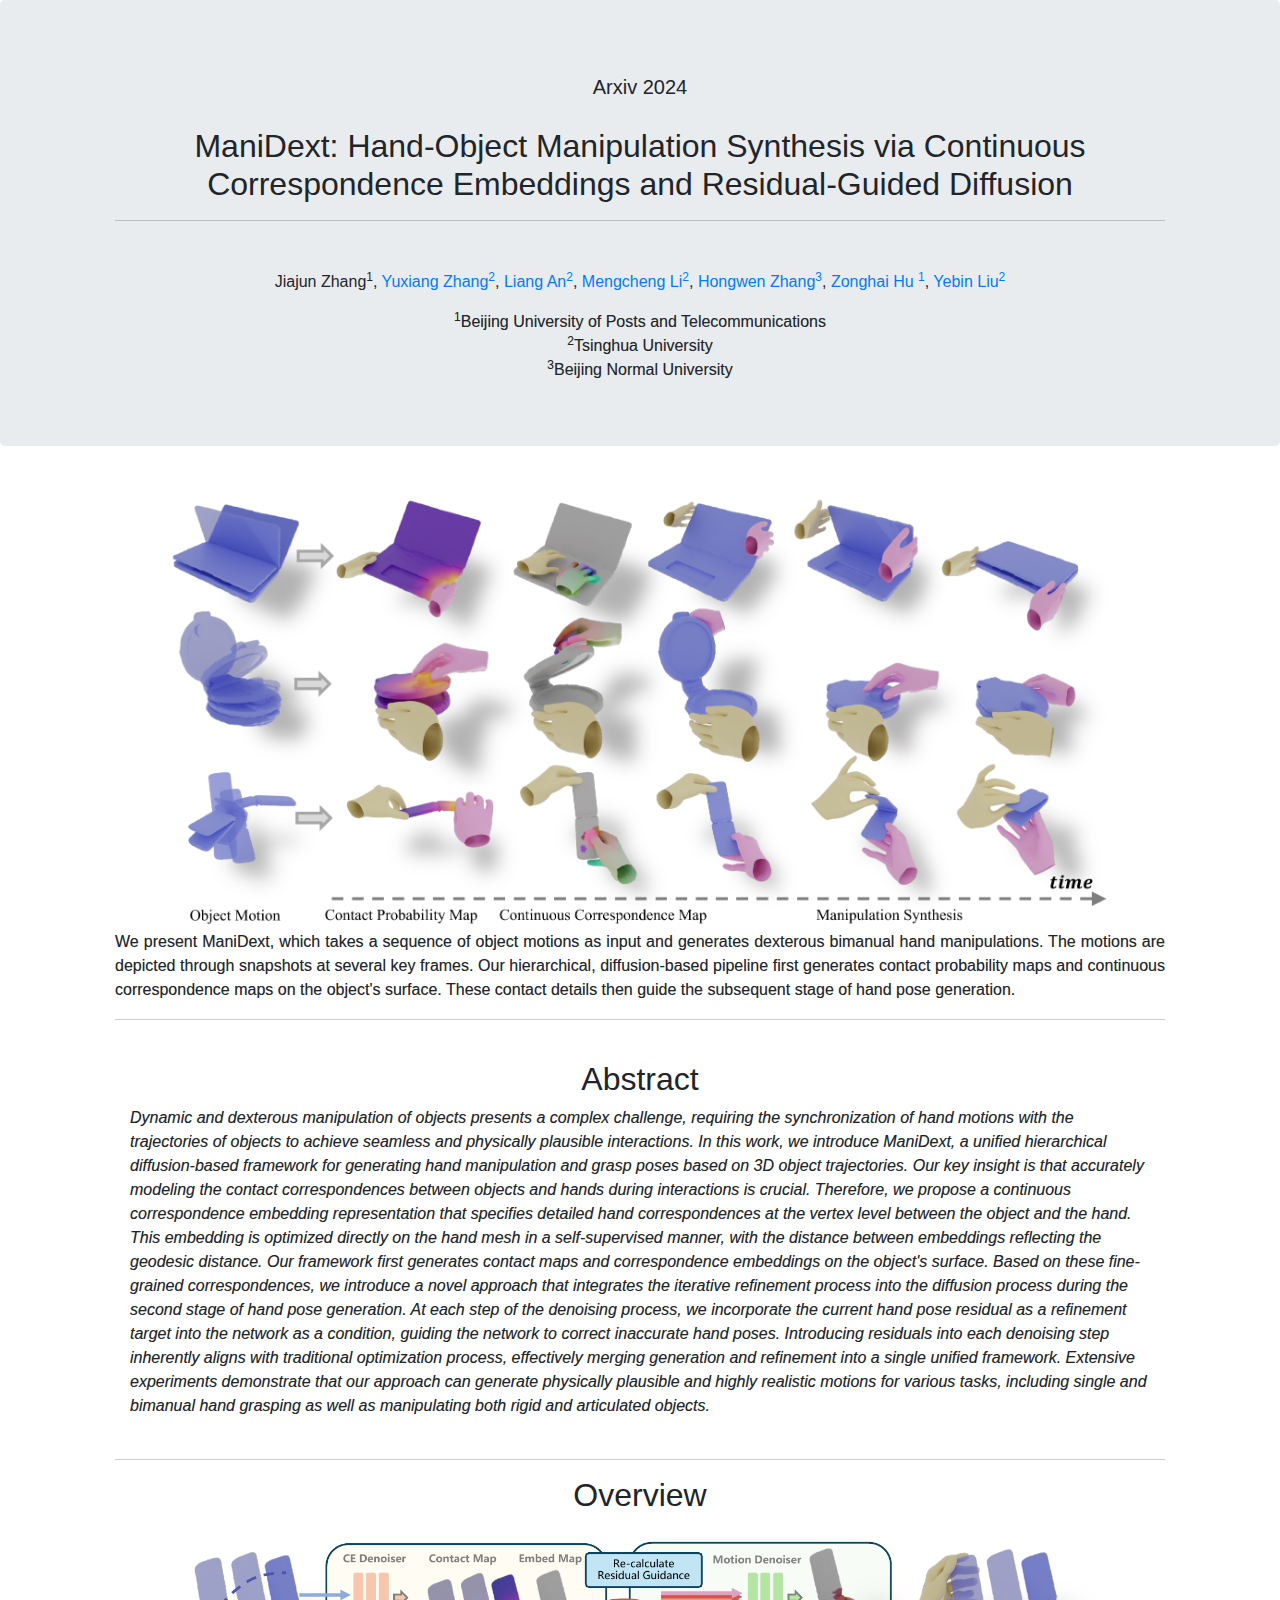
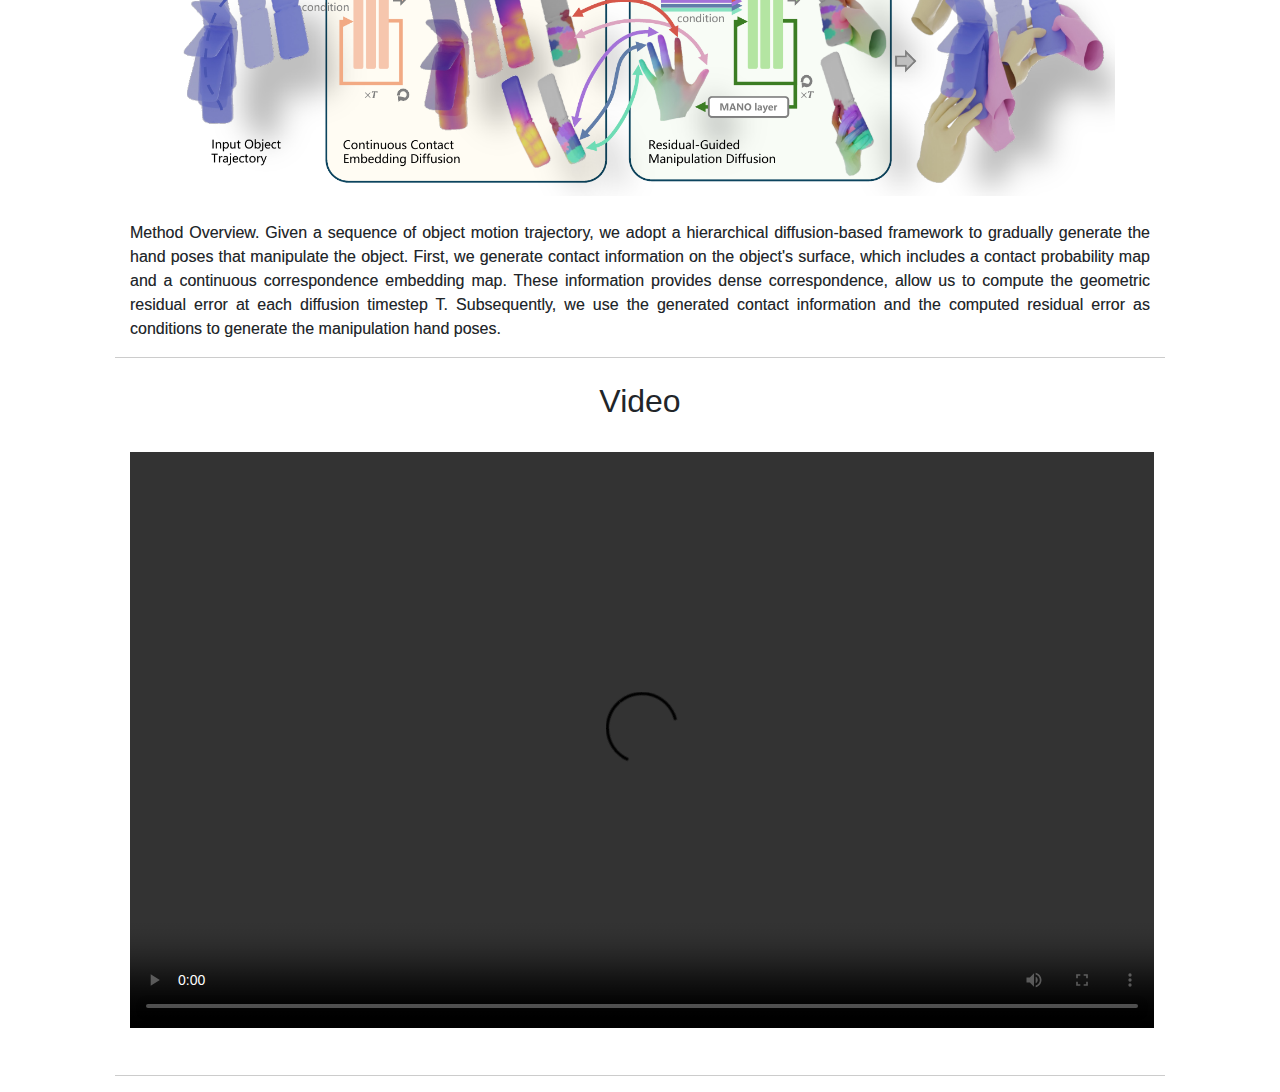
==== manidext/index.html @ cf555b3c "Add files via upload" ====
<!DOCTYPE html>
<html lang="en">
<head>
<meta charset="utf-8">
<meta http-equiv="X-UA-Compatible" content="IE=edge">
<meta name="viewport" content="width=device-width, initial-scale=1">
<title>ManiDext Project Page</title>
<!-- Bootstrap -->
<link href="./css/bootstrap-4.0.0.css" rel="stylesheet">
</head>


<body>
<div id="page_container">
<header>
  <div class="jumbotron">
    <div class="container">
      <div class="row">
        <div class="col-12">
          <!-- <h5 class="text-center">Anonymous website</h5> -->
          <h5 class="text-center">Arxiv 2024</h5>
          <h2 class="text-center">ManiDext: Hand-Object Manipulation Synthesis via Continuous Correspondence Embeddings and Residual-Guided Diffusion
          <!-- </h1> -->
          <hr>
          <p class="text-center">&nbsp;</p>
          <!-- <h6 class="text-center">Anonymous Submission</h6> -->
            <h6 class="text-center"> Jiajun Zhang<sup>1</sup>, 
            <a href="https://zhangyux15.github.io/">Yuxiang Zhang<sup>2</a>, 
            <a href="https://anl13.github.io/">Liang An<sup>2</a>,
            <a href="https://dw1010.github.io/">Mengcheng Li<sup>2</a>,
            <a href="https://zhanghongwen.cn">Hongwen Zhang<sup>3</a>,  
            <a href="https://see.bupt.edu.cn/info/1049/2056.htm">Zonghai Hu <sup>1</a>,
            <a href="https://liuyebin.com">Yebin Liu<sup>2</a></h6>
          
            <p class="text-center"><sup>1</sup>Beijing University of Posts and Telecommunications<br/> 
              <sup>2</sup>Tsinghua University<br/>
              <sup>3</sup>Beijing Normal University<br/>
              </p>
        </div>
      </div>
    </div>
  </div>
</header>

<section>
  <div class="container">
    <h2>&nbsp;</h2>
    <div class="row">
      <div class="col-lg-14 col-md-14 col-sm-14 text-center offset-xl-0 col-xl-12"> <img src="assets/teaser.png"
              width="950" alt="" />
      <br>
        <p class="text-justify"> </p>
        <p class="text-justify"> We present ManiDext, which takes a sequence of object motions as input and generates dexterous bimanual hand manipulations. 
        The motions are depicted through snapshots at several key frames. 
        Our hierarchical, diffusion-based pipeline first generates contact probability maps and continuous correspondence maps on the object's surface. 
        These contact details then guide the subsequent stage of hand pose generation.</p>
    </div>
  </div>
  <hr>

  <div class="container">
    <p>&nbsp;</p>
    <div class="row">
      <div class="col-lg-12 col-md-12 col-sm-12 col-xl-12 text-center">
        <h2>Abstract</h2>
      </div>
    </div>
  </div>

  <div class="container">
    <div class="row">
      <div class="col-lg-12 col-md-12 col-sm-12 text-center  offset-xl-0 col-xl-12">
        <p class="text-left"><em>
          Dynamic and dexterous manipulation of objects presents a complex challenge, requiring the synchronization of hand motions with the trajectories of objects to achieve seamless 
          and physically plausible interactions.
          In this work, we introduce ManiDext, a unified hierarchical diffusion-based framework for generating hand manipulation and grasp poses based on 3D object trajectories. 
          Our key insight is that accurately modeling the contact correspondences between objects and hands during interactions is crucial.
          Therefore, we propose a continuous correspondence embedding representation that specifies detailed hand correspondences at the vertex level between the object and the hand.
          This embedding is optimized directly on the hand mesh in a self-supervised manner, with the distance between embeddings reflecting the geodesic distance.
          Our framework first generates contact maps and correspondence embeddings on the object's surface.
          Based on these fine-grained correspondences, we introduce a novel approach that integrates the iterative refinement process into the diffusion process during the second stage of hand pose generation. 
          At each step of the denoising process, we incorporate the current hand pose residual as a refinement target into the network as a condition, guiding the network to correct inaccurate hand poses. 
          Introducing residuals into each denoising step inherently aligns with traditional optimization process, effectively merging generation and refinement into a single unified framework.
          Extensive experiments demonstrate that our approach can generate physically plausible and highly realistic motions for various tasks, 
          including single and bimanual hand grasping as well as manipulating both rigid and articulated objects. 
          </em></p>
        <p class="text-left">&nbsp;</p>
      </div>
    </div>
  </div>
  <hr>

  <div class="container">
    <div class="row">
      <div class="col-12 text-center">
        <h2>Overview</h2>
        <div class="col-lg-14 col-md-14 col-sm-14 text-center offset-xl-0 col-xl-12"> <img
            src="assets/pipeline.png" width="950" alt="" />
        </div>
        <br>
        <p class="text-justify"> </p>
        <p class="text-justify"> Method Overview. Given a sequence of object motion trajectory, we adopt a hierarchical diffusion-based framework to gradually generate the hand poses that manipulate the object. 
        First, we generate contact information on the object's surface, which includes a contact probability map and a continuous correspondence embedding map. 
        These information provides dense correspondence, allow us to compute the geometric residual error at each diffusion timestep T. 
        Subsequently, we use the generated contact information and the computed residual error as conditions to generate the manipulation hand poses.</p>
      </div>
    </div>
  </div>
  <hr>


  <div class="row">
    <div class="col-lg-12 mb-4 mt-2 text-center">
      <h2>Video</h2>
    </div>
  </div>

  <div class="col-lg-12 col-md-12 col-sm-12 col-xl-12 text-center">
    <video controls="controls" width="1024" height="576">
      <source src="assets/ManiDext_supp_video.mp4" type="video/mp4">
      <!-- <source src="https://github.com/jiajunzhang16/jiajunzhang16.github.io/raw/main/ins-hoi/assets/ins-hoi_supp.mp4" type="video/mp4"> -->
    </video>
    <p>&nbsp;</p>
  </div>
   <hr>


    <!-- <div class="container">
      <div class="row ">
        <div class="col-12">
            <h3>Citation</h3>
                <pre style="background-color: #e9eeef;padding: 1.25em 1.5em">
                <code>@article{zhang2023inshoi,
                  title={Ins-HOI: Instance Aware Human-Object Interactions Recovery},
                  author={Zhang, Jiajun and Zhang, Yuxiang and Zhang, Hongwen and Zhou, Boyao and Shao, Ruizhi and Hu, Zonghai and Liu, Yebin},
                  booktitle={arXiv preprint arXiv:2312.09641},
                  year={2023}
                }</code></pre>
            <hr>
        </div>
      </div>
    </div> -->
    
        
</section>
  </div>

  <!-- jQuery (necessary for Bootstrap's JavaScript plugins) -->
  <script src="./js/jquery-3.2.1.min.js"></script>
  <!-- Include all compiled plugins (below), or include individual files as needed -->
  <script src="./js/popper.min.js"></script>
  <script src="./js/bootstrap-4.0.0.js"></script>
  <style>
    .myimg {
      vertical-align: top;
    }
  </style>
</body>

</html>
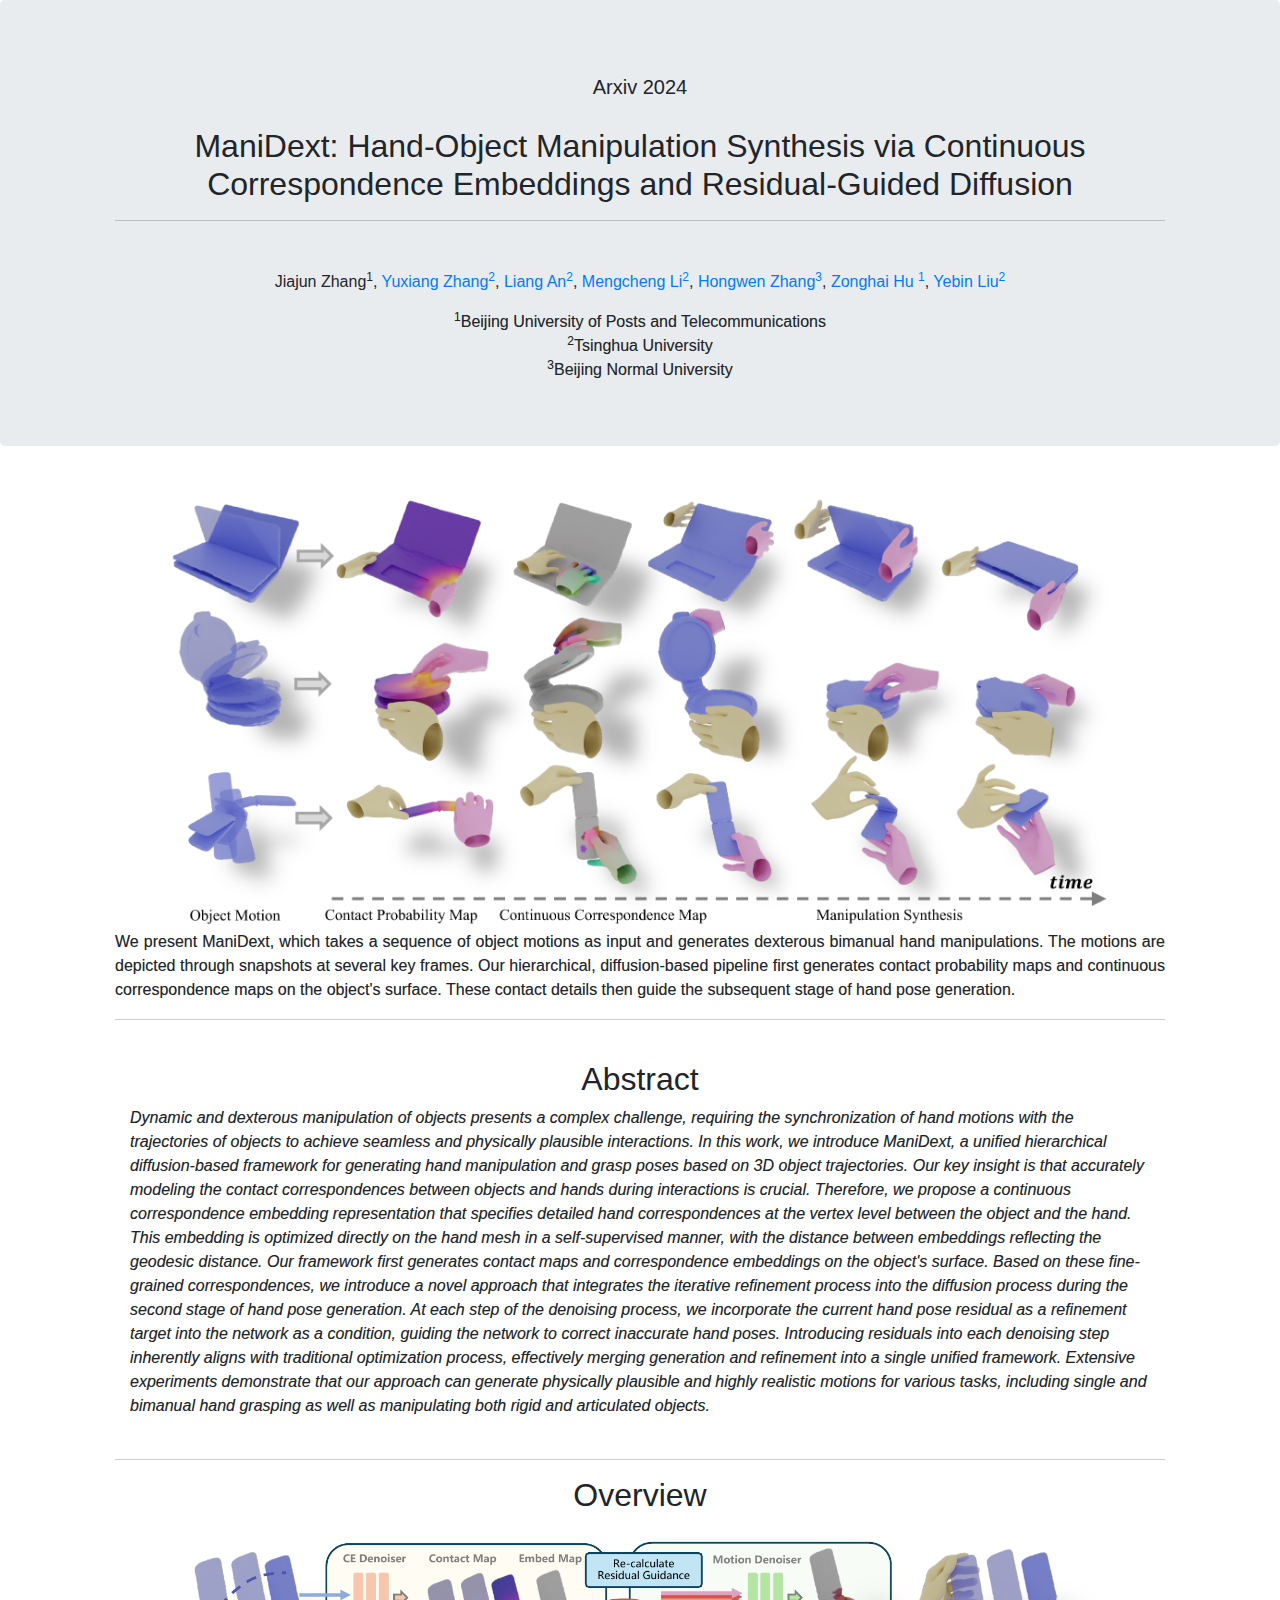
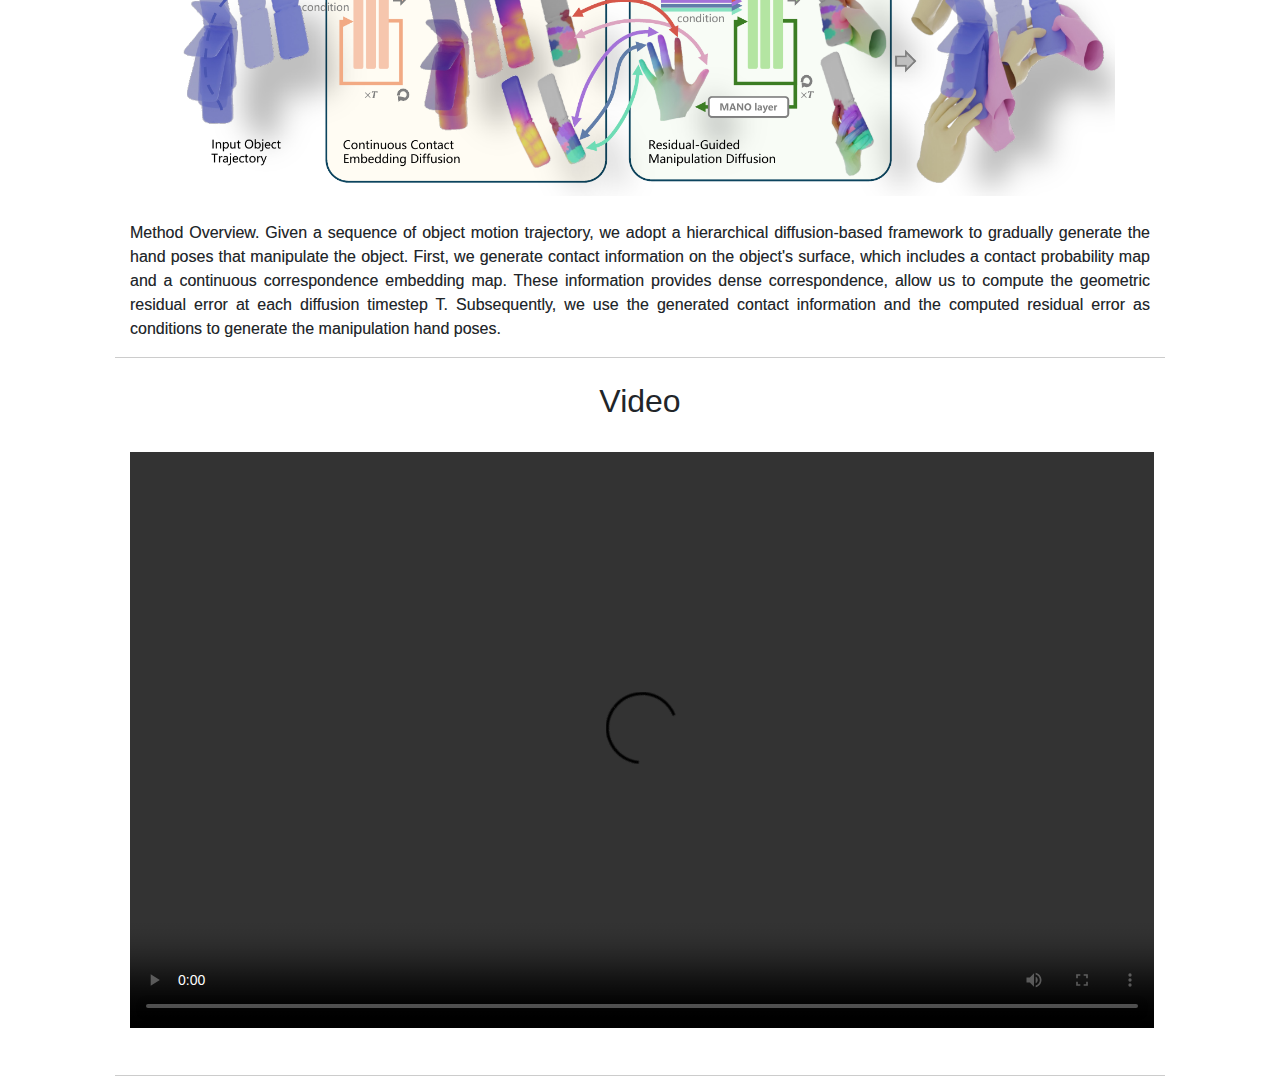
==== commit bd5b1985: "Update index.html" ====
--- a/manidext/index.html
+++ b/manidext/index.html
@@ -117,8 +117,7 @@
 
   <div class="col-lg-12 col-md-12 col-sm-12 col-xl-12 text-center">
     <video controls="controls" width="1024" height="576">
-      <source src="assets/ManiDext_supp_video.mp4" type="video/mp4">
-      <!-- <source src="https://github.com/jiajunzhang16/jiajunzhang16.github.io/raw/main/ins-hoi/assets/ins-hoi_supp.mp4" type="video/mp4"> -->
+      <source src="https://github.com/jiajunzhang16/jiajunzhang16.github.io/raw/main/manidext/assets/ManiDext_supp_video.mp4" type="video/mp4">
     </video>
     <p>&nbsp;</p>
   </div>
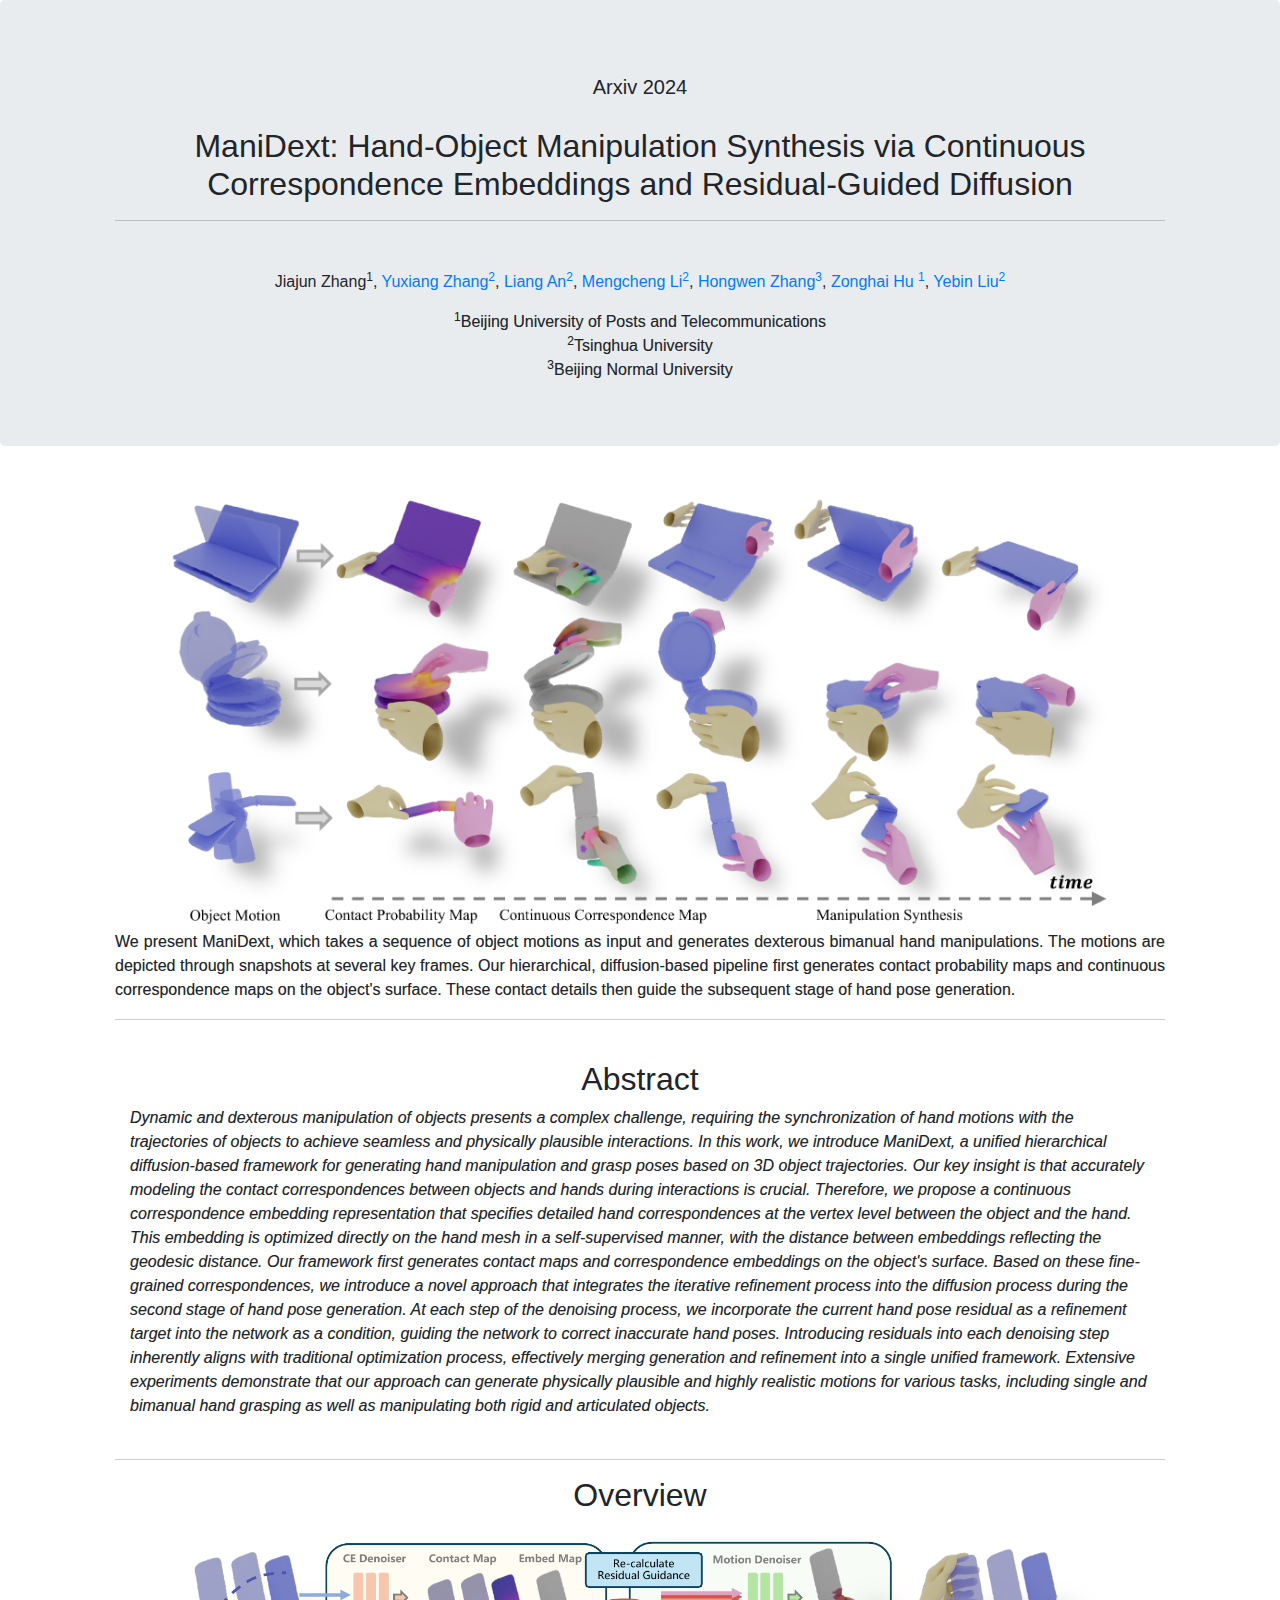
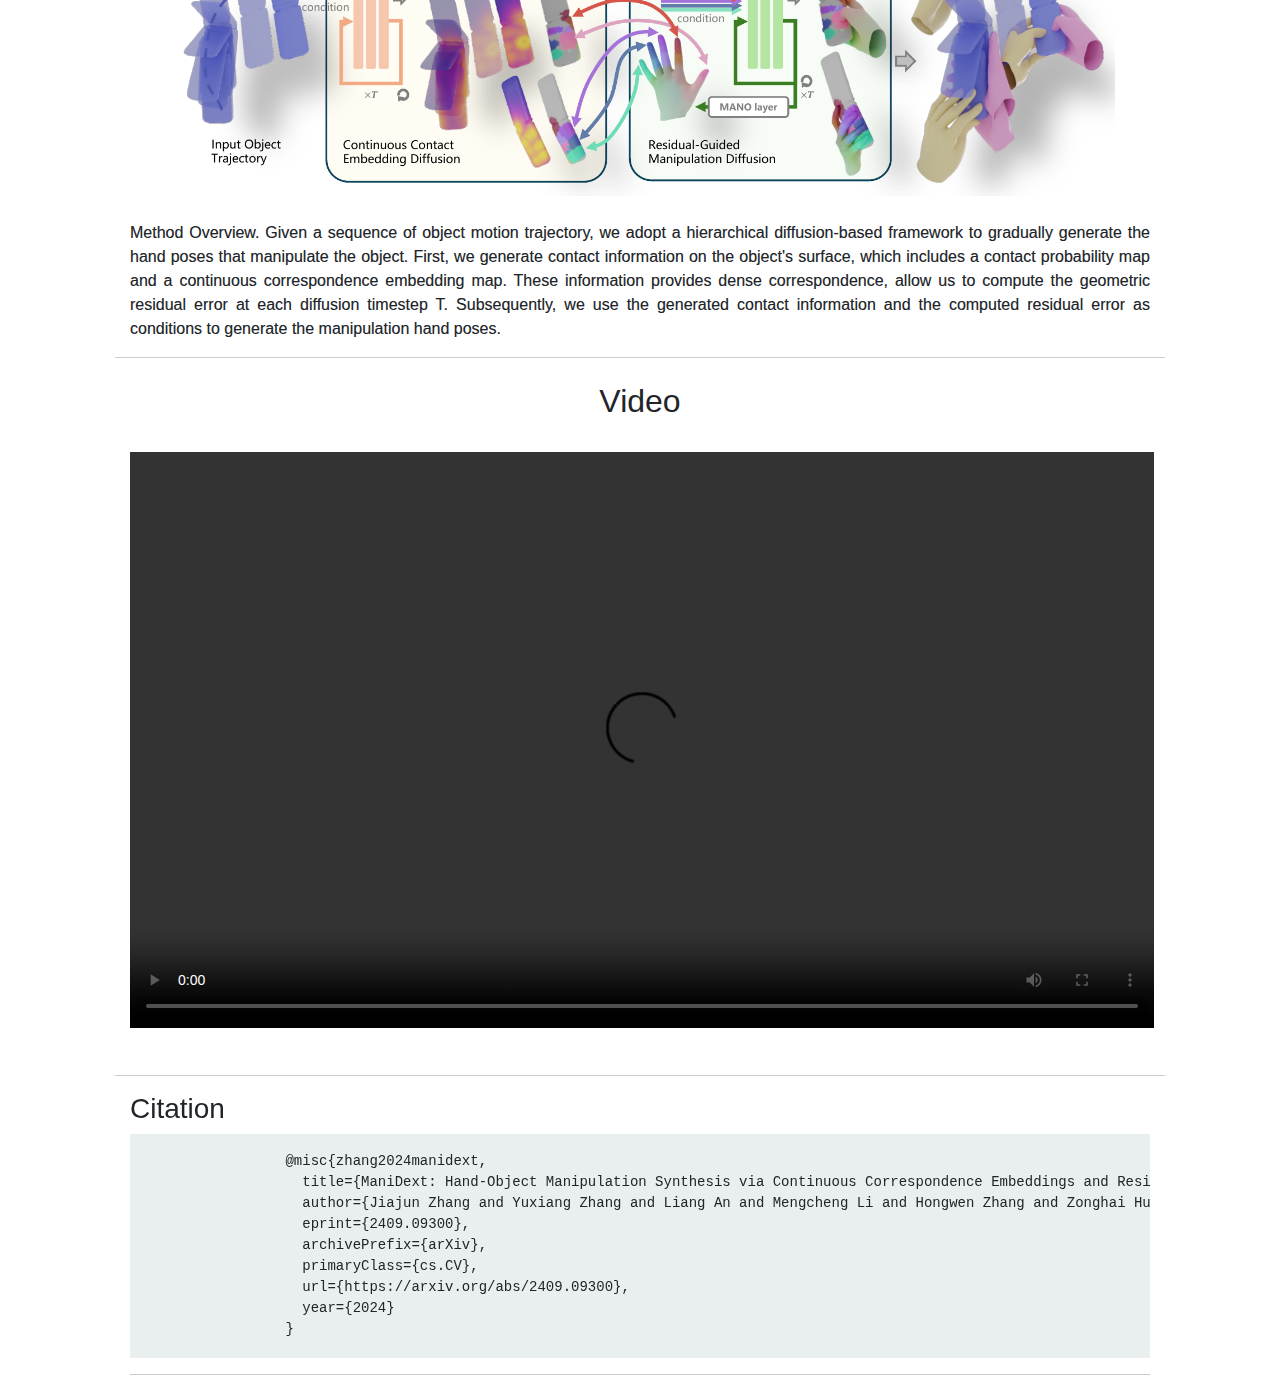
==== commit a1cbf14c: "Update index.html" ====
--- a/manidext/index.html
+++ b/manidext/index.html
@@ -124,21 +124,24 @@
    <hr>
 
 
-    <!-- <div class="container">
+  <div class="container">
       <div class="row ">
         <div class="col-12">
             <h3>Citation</h3>
                 <pre style="background-color: #e9eeef;padding: 1.25em 1.5em">
-                <code>@article{zhang2023inshoi,
-                  title={Ins-HOI: Instance Aware Human-Object Interactions Recovery},
-                  author={Zhang, Jiajun and Zhang, Yuxiang and Zhang, Hongwen and Zhou, Boyao and Shao, Ruizhi and Hu, Zonghai and Liu, Yebin},
-                  booktitle={arXiv preprint arXiv:2312.09641},
-                  year={2023}
+                <code>@misc{zhang2024manidext,
+                  title={ManiDext: Hand-Object Manipulation Synthesis via Continuous Correspondence Embeddings and Residual-Guided Diffusion},
+                  author={Jiajun Zhang and Yuxiang Zhang and Liang An and Mengcheng Li and Hongwen Zhang and Zonghai Hu and Yebin Liu},
+                  eprint={2409.09300},
+                  archivePrefix={arXiv},
+                  primaryClass={cs.CV},
+                  url={https://arxiv.org/abs/2409.09300}, 
+                  year={2024}
                 }</code></pre>
             <hr>
         </div>
       </div>
-    </div> -->
+  </div>
     
         
 </section>
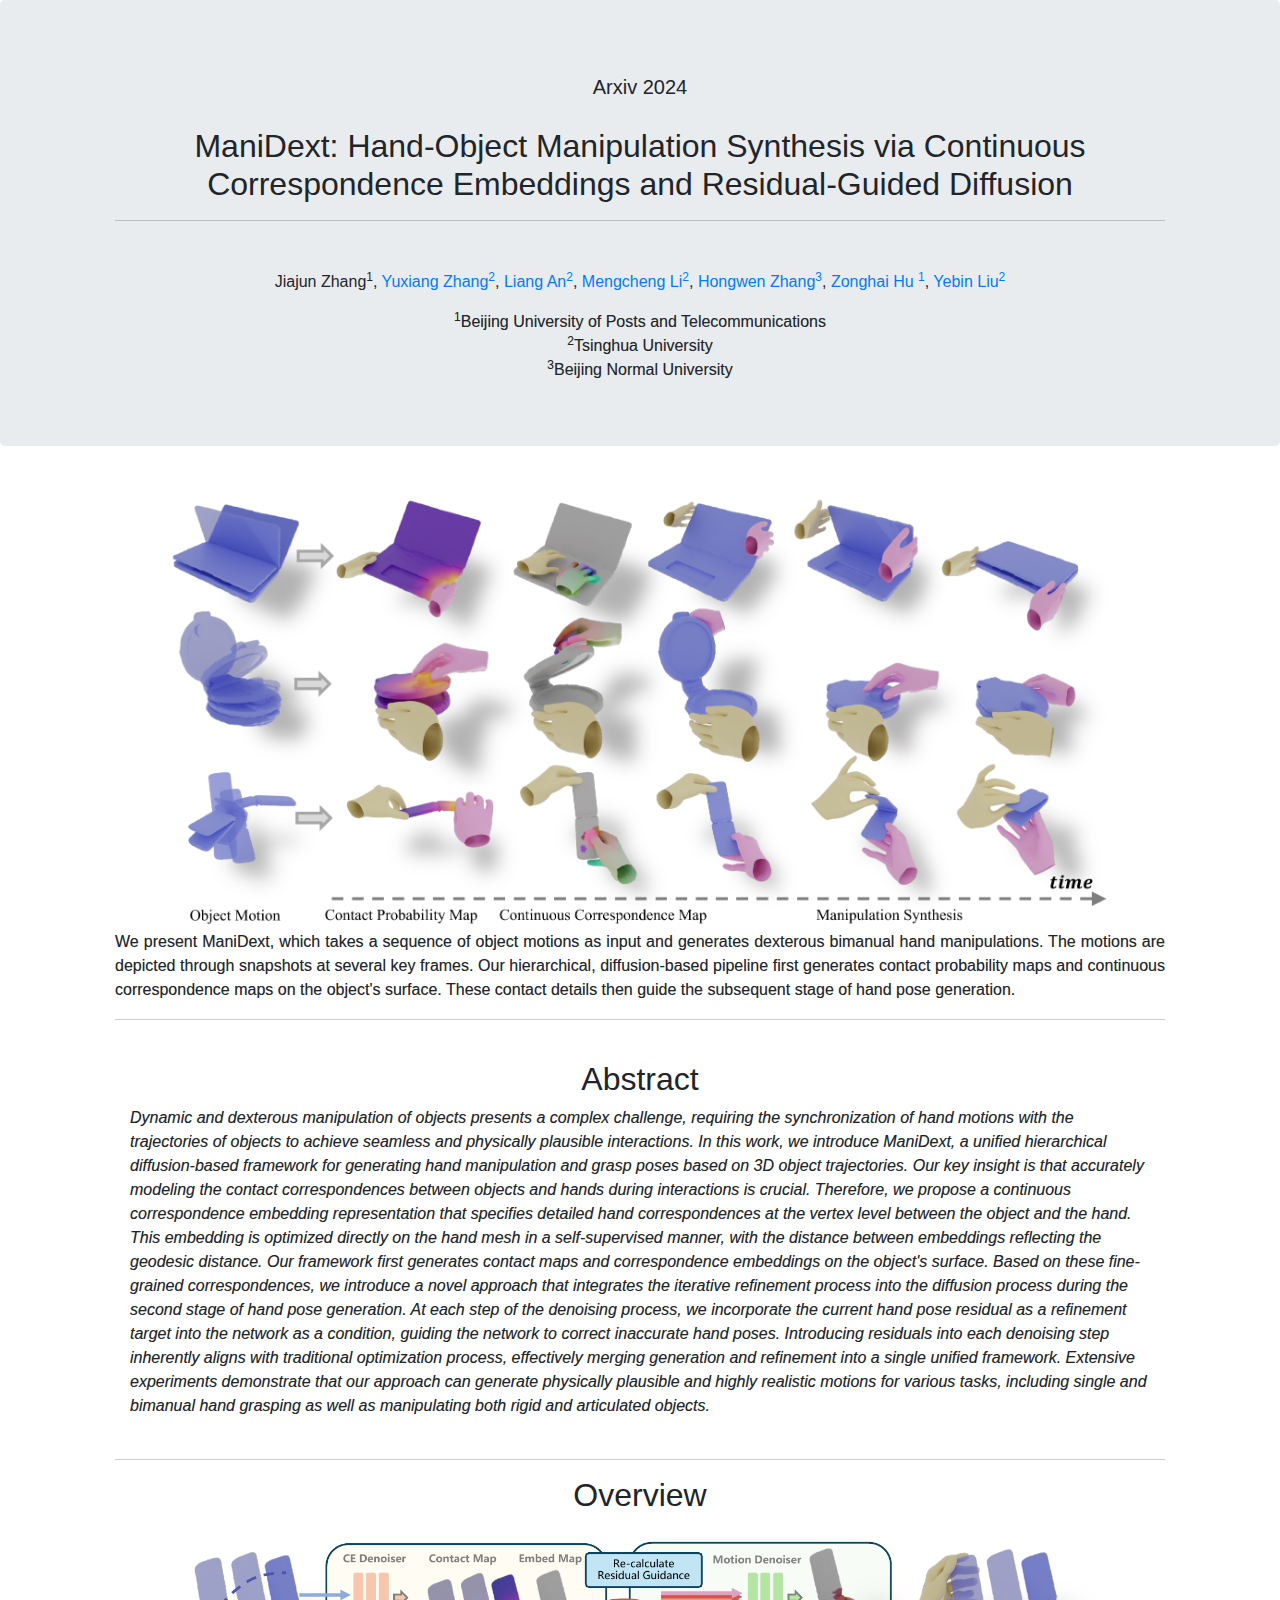
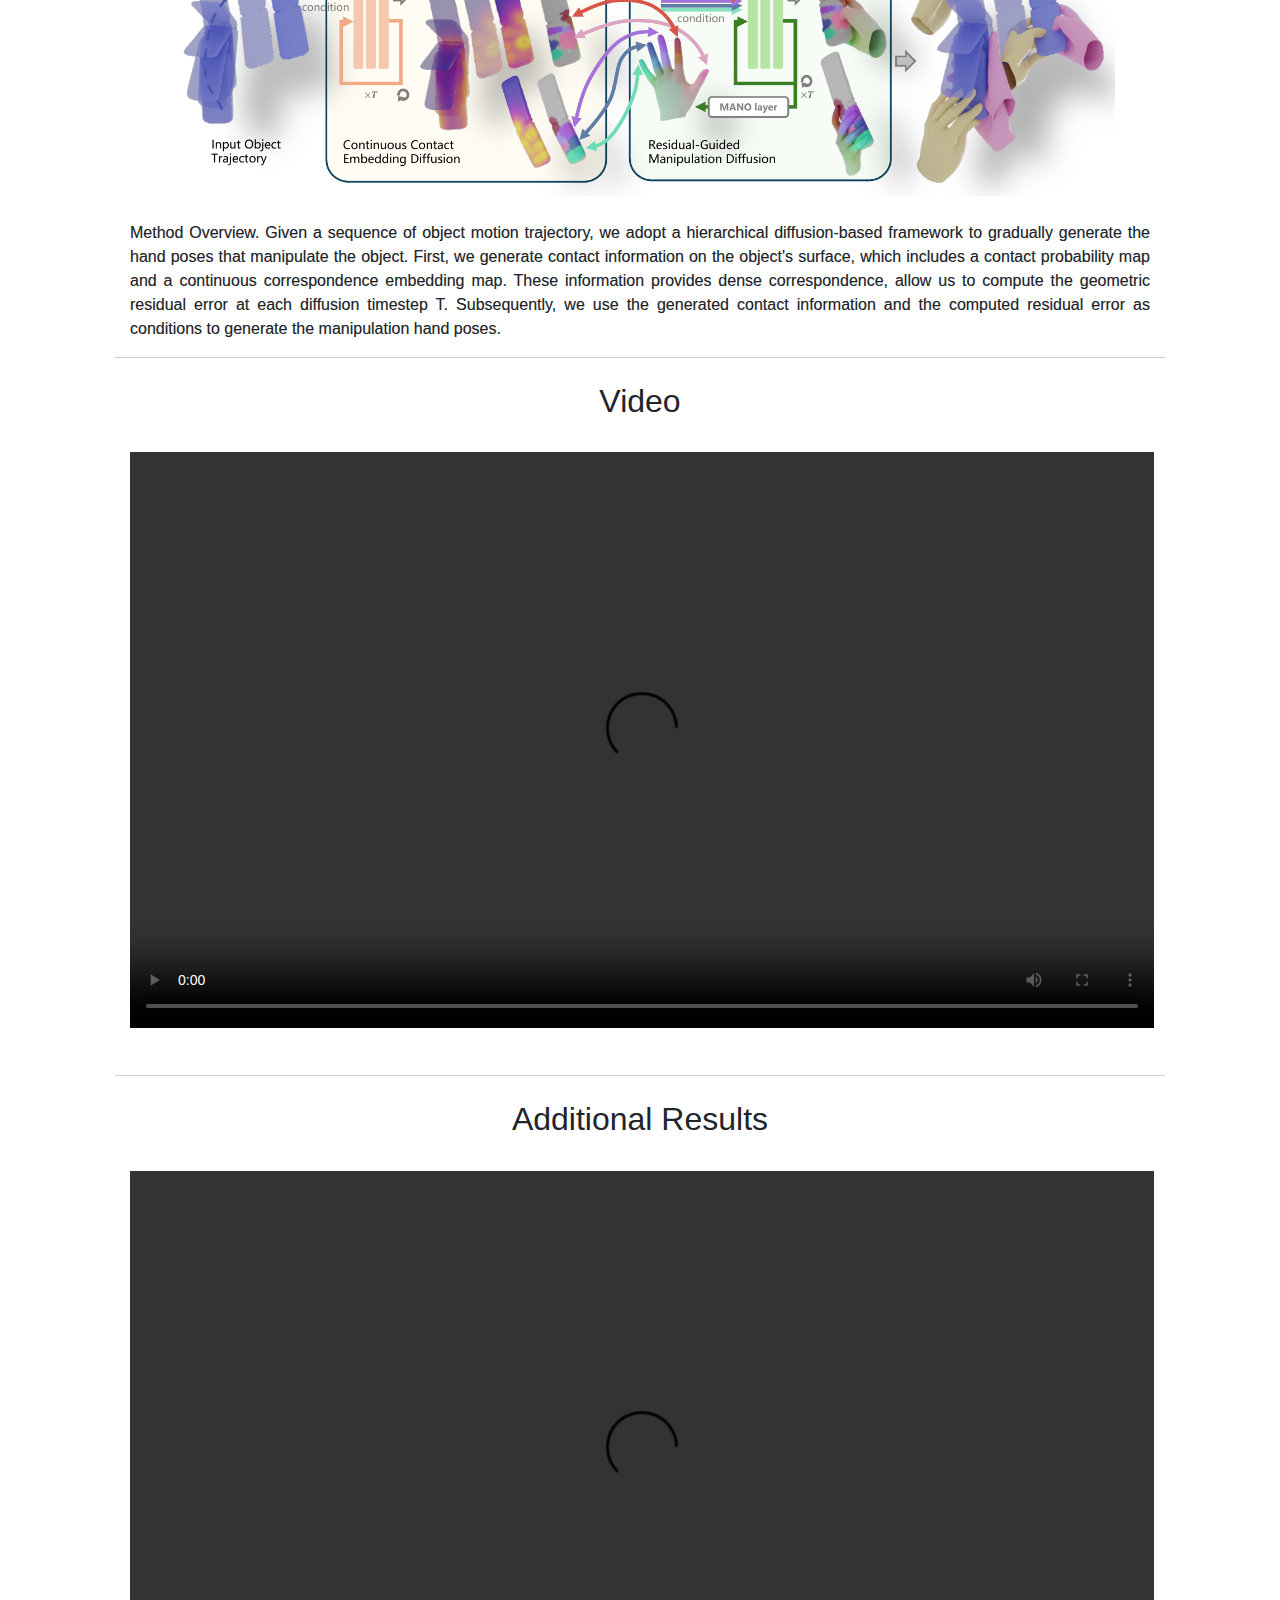
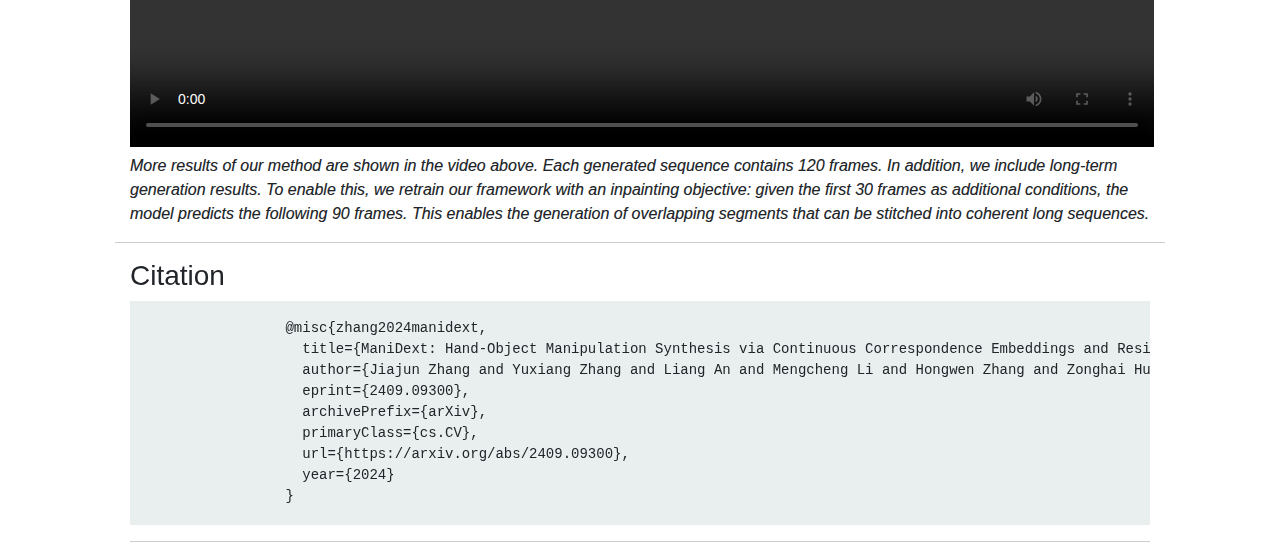
==== commit 1dff3e17: "Update index.html" ====
--- a/manidext/index.html
+++ b/manidext/index.html
@@ -123,6 +123,27 @@
   </div>
    <hr>
 
+  <div class="row">
+    <div class="col-lg-12 mb-4 mt-2 text-center">
+      <h2>Additional Results</h2>
+    </div>
+  </div>
+
+  <div class="col-lg-12 col-md-12 col-sm-12 col-xl-12 text-center">
+    <video controls="controls" width="1024" height="576">
+      <source src="https://github.com/jiajunzhang16/jiajunzhang16.github.io/raw/main/manidext/assets/More_Results.mp4" type="video/mp4">
+    </video>
+    <div class="row">
+      <div class="col-lg-12 col-md-12 col-sm-12 text-center offset-xl-0 col-xl-12">
+        <p class="text-left"><em>
+          More results of our method are shown in the video above. Each generated sequence contains 120 frames. 
+ In addition, we include long-term generation results. To enable this, we retrain our framework with an inpainting objective: given the first 30 frames as additional conditions, the model predicts the following 90 frames. This enables the generation of overlapping segments that can be stitched into coherent long sequences.
+        </em></p>
+    </div>
+    </div>
+  </div>
+   <hr>
+    
 
   <div class="container">
       <div class="row ">
